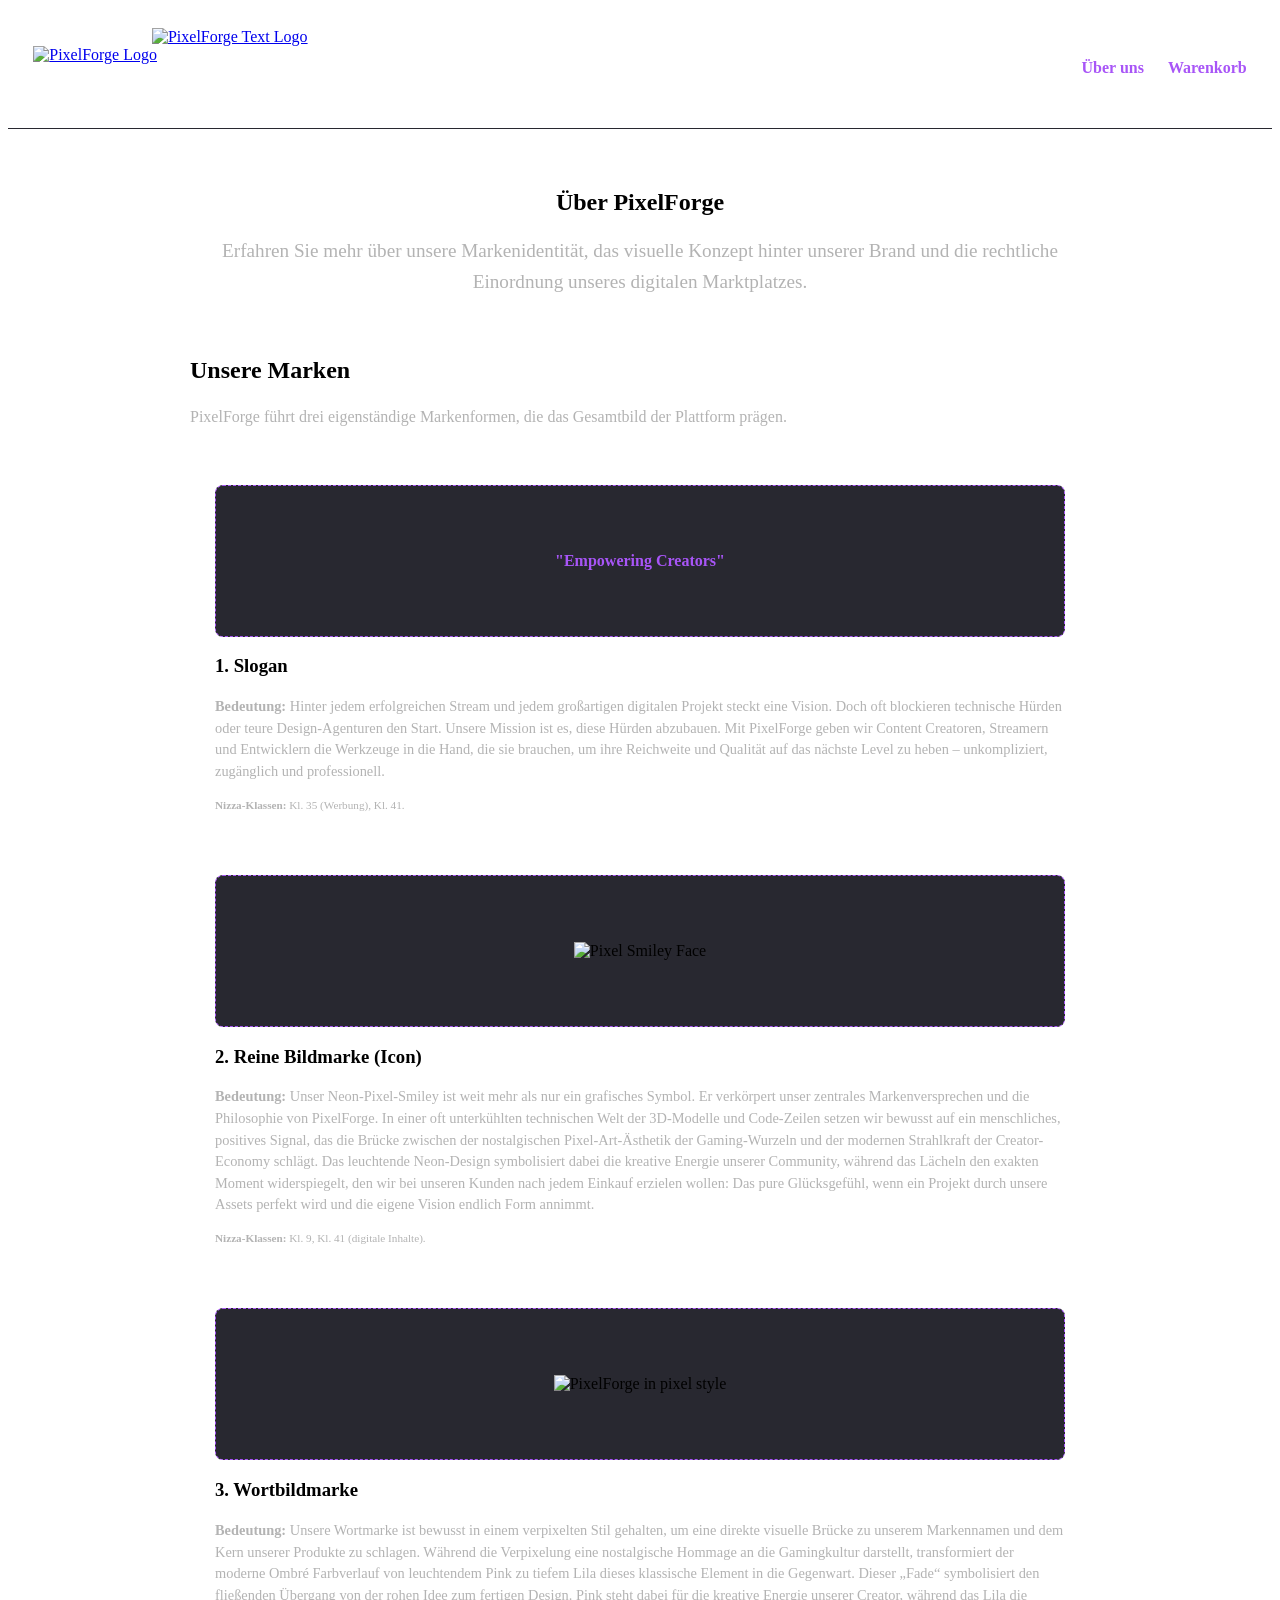
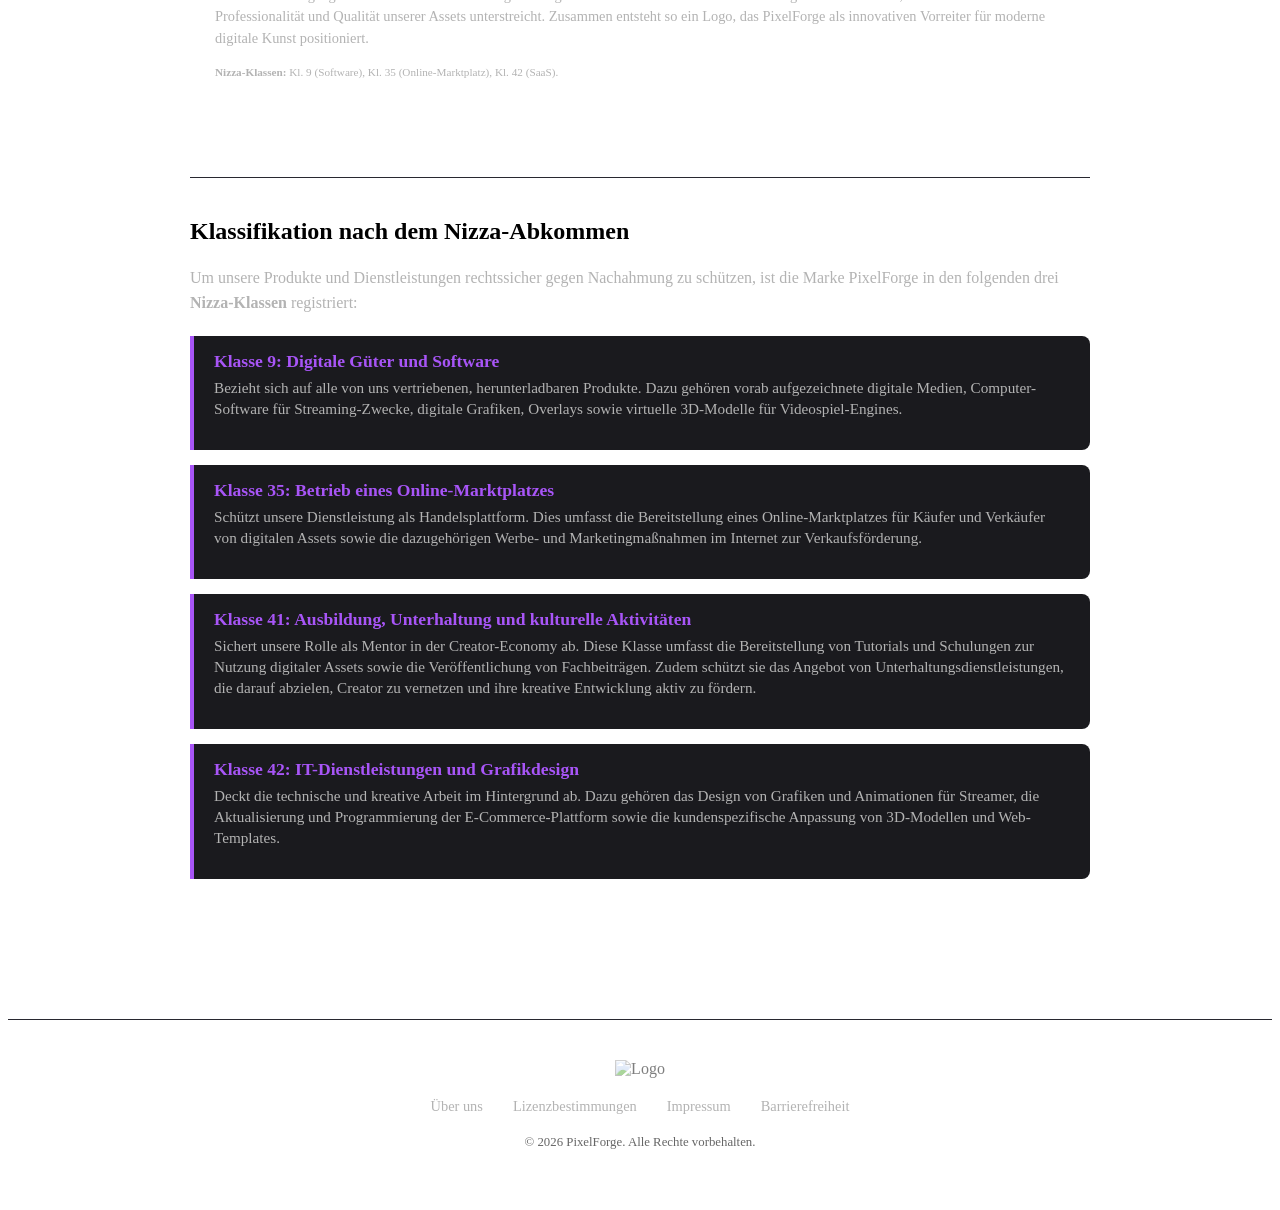
==== about.html @ c3046633 "commit" ====
<!DOCTYPE html>
<html lang="de">
<head>
    <meta charset="UTF-8">
    <meta name="viewport" content="width=device-width, initial-scale=1.0">
    <title>Über uns | PixelForge</title>
    <link rel="stylesheet" href="style.css">
</head>
<body>

<header style="display: flex; justify-content: space-between; align-items: center; padding: 20px 2%; border-bottom: 1px solid #282830;">
    <div class="logo" style="display: flex; align-items: center; gap: 0;">
        <a href="index.html" style="display: flex; align-items: center;">
            <img src="img/PixelForgeDarkerBG.png"
                 alt="PixelForge Logo"
                 style="height: 45px; width: auto; object-fit: contain; margin-right: -5px;">
        </a>

        <a href="index.html" style="display: flex; align-items: center;">
            <img src="img/PixelForgeTextLogoDarkerBG.png"
                 alt="PixelForge Text Logo"
                 style="height: 80px; width: auto; object-fit: contain;">
        </a>
    </div>

    <nav>
        <a href="index.html" style="color: white; text-decoration: none; margin-left: 20px; font-weight: bold;">Shop</a>
        <a href="about.html" style="color: #a855f7; text-decoration: none; margin-left: 20px; font-weight: bold;">Über uns</a>
        <a href="warenkorb.html" style="color: #a855f7; text-decoration: none; margin-left: 20px; font-weight: bold;">Warenkorb</a>
    </nav>
</header>


<main style="max-width: 900px; margin: 0 auto; padding: 40px 0;">

    <section style="text-align: center; margin-bottom: 60px;">
        <h1 class="gradient-text">Über PixelForge</h1>
        <p style="font-size: 1.2rem; color: #b3b3b3; line-height: 1.6;">
            Erfahren Sie mehr über unsere Markenidentität, das visuelle Konzept hinter unserer Brand und die rechtliche
            Einordnung unseres digitalen Marktplatzes.
        </p>
    </section>


    <section style="margin-bottom: 60px;">
        <h2>Unsere Marken</h2>
        <p style="color: #b3b3b3; margin-bottom: 30px; line-height: 1.6;">
           PixelForge führt drei eigenständige Markenformen, die das Gesamtbild der Plattform prägen.
            </p>

        <div class="grid" style="grid-template-columns: repeat(auto-fit, minmax(250px, 1fr)); gap: 20px;">


            <div class="product-card" style="text-align: left; padding: 25px;">
                <div style="background: #282830; height: 150px; border-radius: 8px; display: flex; justify-content: center; align-items: center; margin-bottom: 15px; border: 1px dashed #a855f7;">
                    <span style="color: #a855f7; font-weight: bold;">"Empowering Creators"</span>
                </div>
                <h3>1. Slogan</h3>
                <p style="color: #b3b3b3; font-size: 0.9rem; line-height: 1.5;">
                    <strong>Bedeutung:</strong>  Hinter jedem erfolgreichen Stream und jedem großartigen digitalen Projekt
                    steckt eine Vision. Doch oft blockieren technische Hürden oder teure Design-Agenturen den Start.
                    Unsere Mission ist es, diese Hürden abzubauen. Mit PixelForge geben wir Content Creatoren, Streamern und
                    Entwicklern die Werkzeuge in die Hand, die sie brauchen, um ihre Reichweite und Qualität auf das nächste
                    Level zu heben – unkompliziert, zugänglich und professionell.
                </p>
                <p style="color: #b3b3b3; font-size: 0.7rem; line-height: 1.5;">
                    <strong>Nizza-Klassen:</strong> Kl. 35 (Werbung), Kl. 41.
                </p>
            </div>


            <div class="product-card" style="text-align: left; padding: 25px;">
                <div style="background: #282830; height: 150px; border-radius: 8px; display: flex; justify-content: center; align-items: center; margin-bottom: 15px; border: 1px dashed #a855f7; overflow: hidden;">
                    <img src="img/PixelForge Bild Logo.png"
                         alt="Pixel Smiley Face"
                         style="max-width: 150%; max-height: 150%; object-fit: contain; display: block; padding: 10px;">
                </div>
                <h3>2. Reine Bildmarke (Icon)</h3>
                <p style="color: #b3b3b3; font-size: 0.9rem; line-height: 1.5;">
                    <strong>Bedeutung:</strong> Unser Neon-Pixel-Smiley ist weit mehr als nur ein grafisches Symbol.
                    Er verkörpert unser zentrales Markenversprechen und die Philosophie von PixelForge.
                    In einer oft unterkühlten technischen Welt der 3D-Modelle und Code-Zeilen setzen wir bewusst auf
                    ein menschliches, positives Signal, das die Brücke zwischen der nostalgischen Pixel-Art-Ästhetik
                    der Gaming-Wurzeln und der modernen Strahlkraft der Creator-Economy schlägt. Das leuchtende Neon-Design
                    symbolisiert dabei die kreative Energie unserer Community, während das Lächeln den exakten Moment
                    widerspiegelt, den wir bei unseren Kunden nach jedem Einkauf erzielen wollen: Das pure Glücksgefühl,
                    wenn ein Projekt durch unsere Assets perfekt wird und die eigene Vision endlich Form annimmt.
                </p>
                <p style="color: #b3b3b3; font-size: 0.7rem; line-height: 1.5;">
                    <strong>Nizza-Klassen:</strong> Kl. 9, Kl. 41 (digitale Inhalte).
                </p>
            </div>


            <div class="product-card" style="text-align: left; padding: 25px;">
                <div style="background: #282830; height: 150px; border-radius: 8px; display: flex; justify-content: center; align-items: center; margin-bottom: 15px; border: 1px dashed #a855f7;">
                    <img src="img/PixelForgeTextLogo.png"
                         alt="PixelForge in pixel style"
                         style="max-width: 150%; max-height: 150%; object-fit: contain; display: block; padding: 10px;">

                </div>
                <h3>3. Wortbildmarke</h3>
                <p style="color: #b3b3b3; font-size: 0.9rem; line-height: 1.5;">
                    <strong>Bedeutung:</strong> Unsere Wortmarke ist bewusst in einem verpixelten Stil gehalten, um eine
                    direkte visuelle Brücke zu unserem Markennamen und dem Kern unserer Produkte zu schlagen. Während die Verpixelung eine
                    nostalgische Hommage an die Gamingkultur darstellt, transformiert der moderne Ombré Farbverlauf von leuchtendem
                    Pink zu tiefem Lila dieses klassische Element in die Gegenwart. Dieser „Fade“ symbolisiert den fließenden Übergang von der rohen
                    Idee zum fertigen Design. Pink steht dabei für die kreative Energie unserer Creator,
                    während das Lila die Professionalität und Qualität unserer Assets unterstreicht. Zusammen entsteht so ein Logo,
                    das PixelForge als innovativen Vorreiter für moderne digitale
                    Kunst positioniert.
                </p>
                <p style="color: #b3b3b3; font-size: 0.7rem; line-height: 1.5;">
                    <strong>Nizza-Klassen:</strong> Kl. 9 (Software), Kl. 35 (Online-Marktplatz), Kl. 42 (SaaS).
                </p>
            </div>

        </div>
    </section>

    <hr style="border: 0; hieght: 1px; border-top: 1px solid #282830; margin: 40px 0;">

    <section>
        <h2>Klassifikation nach dem Nizza-Abkommen</h2>
        <p style="color: #b3b3b3; margin-bottom: 20px; line-height: 1.6;">
            Um unsere Produkte und Dienstleistungen rechtssicher gegen Nachahmung zu schützen, ist die Marke PixelForge
            in den folgenden drei <strong>Nizza-Klassen</strong> registriert:
        </p>

        <div style="display: flex; flex-direction: column; gap: 15px;">
            <div style="background-color: #1a1a1e; border-left: 4px solid #a855f7; padding: 15px 20px; border-radius: 0 8px 8px 0;">
                <strong style="color: #a855f7; font-size: 1.1rem;">Klasse 9: Digitale Güter und Software</strong>
                <p style="color: #b3b3b3; font-size: 0.95rem; margin-top: 5px; line-height: 1.4;">
                    Bezieht sich auf alle von uns vertriebenen, herunterladbaren Produkte. Dazu gehören vorab aufgezeichnete
                    digitale Medien, Computer-Software für Streaming-Zwecke, digitale Grafiken, Overlays sowie virtuelle 3D-Modelle
                    für Videospiel-Engines.
                </p>
            </div>

            <div style="background-color: #1a1a1e; border-left: 4px solid #a855f7; padding: 15px 20px; border-radius: 0 8px 8px 0;">
                <strong style="color: #a855f7; font-size: 1.1rem;">Klasse 35: Betrieb eines Online-Marktplatzes</strong>
                <p style="color: #b3b3b3; font-size: 0.95rem; margin-top: 5px; line-height: 1.4;">
                    Schützt unsere Dienstleistung als Handelsplattform. Dies umfasst die Bereitstellung eines Online-Marktplatzes
                    für Käufer und Verkäufer von digitalen Assets sowie die dazugehörigen Werbe- und Marketingmaßnahmen im Internet
                    zur Verkaufsförderung.
                </p>
            </div>

            <div style="background-color: #1a1a1e; border-left: 4px solid #a855f7; padding: 15px 20px; border-radius: 0 8px 8px 0;">
                <strong style="color: #a855f7; font-size: 1.1rem;">Klasse 41: Ausbildung, Unterhaltung und kulturelle Aktivitäten</strong>
                <p style="color: #b3b3b3; font-size: 0.95rem; margin-top: 5px; line-height: 1.4;">
                    Sichert unsere Rolle als Mentor in der Creator-Economy ab. Diese Klasse umfasst die Bereitstellung von
                    Tutorials und Schulungen zur Nutzung digitaler Assets sowie die Veröffentlichung von Fachbeiträgen.
                    Zudem schützt sie das Angebot von Unterhaltungsdienstleistungen, die darauf abzielen, Creator zu
                    vernetzen und ihre kreative Entwicklung aktiv zu fördern.
                </p>
            </div>

            <div style="background-color: #1a1a1e; border-left: 4px solid #a855f7; padding: 15px 20px; border-radius: 0 8px 8px 0;">
                <strong style="color: #a855f7; font-size: 1.1rem;">Klasse 42: IT-Dienstleistungen und Grafikdesign</strong>
                <p style="color: #b3b3b3; font-size: 0.95rem; margin-top: 5px; line-height: 1.4;">
                    Deckt die technische und kreative Arbeit im Hintergrund ab. Dazu gehören das Design von Grafiken und
                    Animationen für Streamer, die Aktualisierung und Programmierung der E-Commerce-Plattform sowie die
                    kundenspezifische Anpassung von 3D-Modellen und Web-Templates.
                </p>
            </div>
        </div>
    </section>

</main>


<footer style="margin-top: 100px; padding: 40px 0; border-top: 1px solid #282830; text-align: center;">
    <div style="margin-bottom: 20px;">
        <img src="img/PixelForgeDarkerBG.png" alt="Logo" style="height: 30px; opacity: 0.5;">
    </div>
    <div style="display: flex; justify-content: center; gap: 30px; margin-bottom: 20px;">
        <a href="about.html" style="color: #b3b3b3; text-decoration: none; font-size: 0.9rem;">Über uns</a>
        <a href="license.html" style="color: #b3b3b3; text-decoration: none; font-size: 0.9rem;">Lizenzbestimmungen</a>
        <a href="impressum.html" style="color: #b3b3b3; text-decoration: none; font-size: 0.9rem;">Impressum</a>
        <a href="barrierefreiheit.html" style="color: #b3b3b3; text-decoration: none; font-size: 0.9rem;">Barrierefreiheit</a>
    </div>
    <p style="color: #666; font-size: 0.8rem;">&copy; 2026 PixelForge. Alle Rechte vorbehalten.</p>
</footer>

</body>
</html>
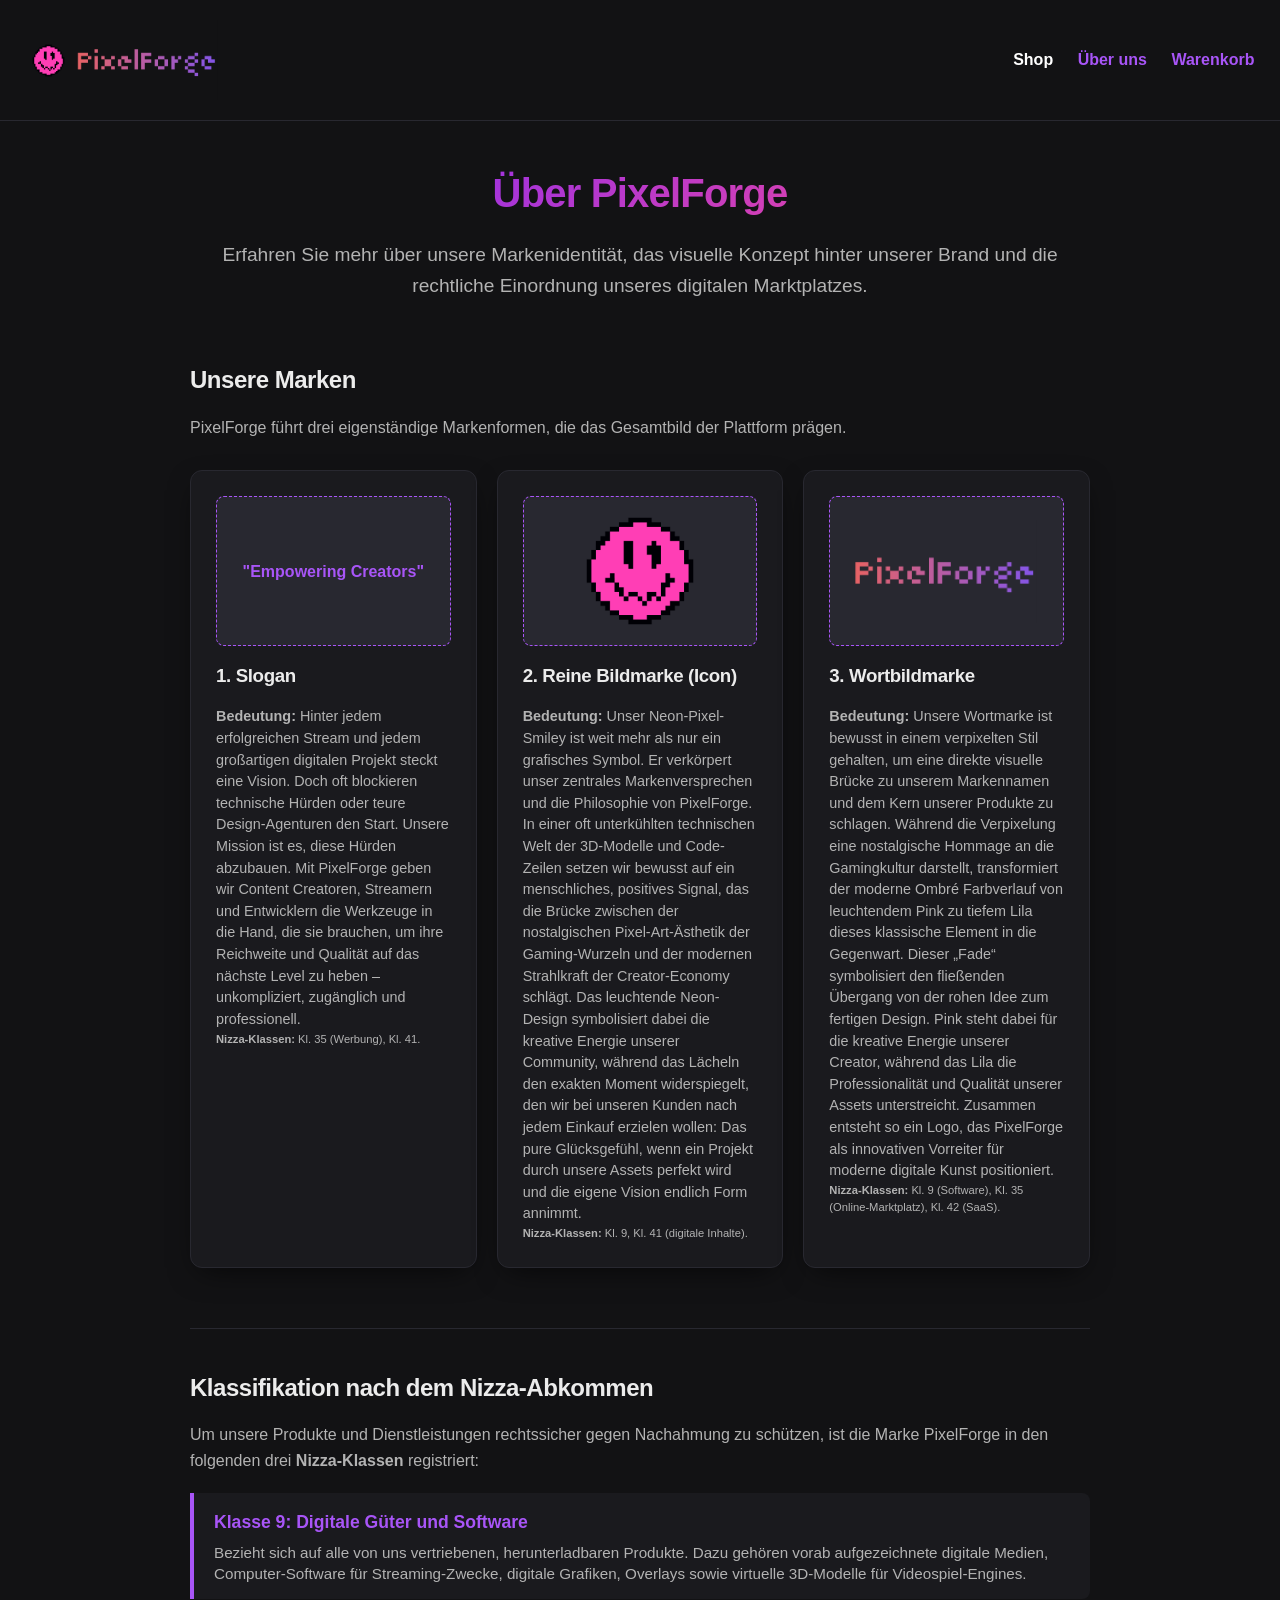
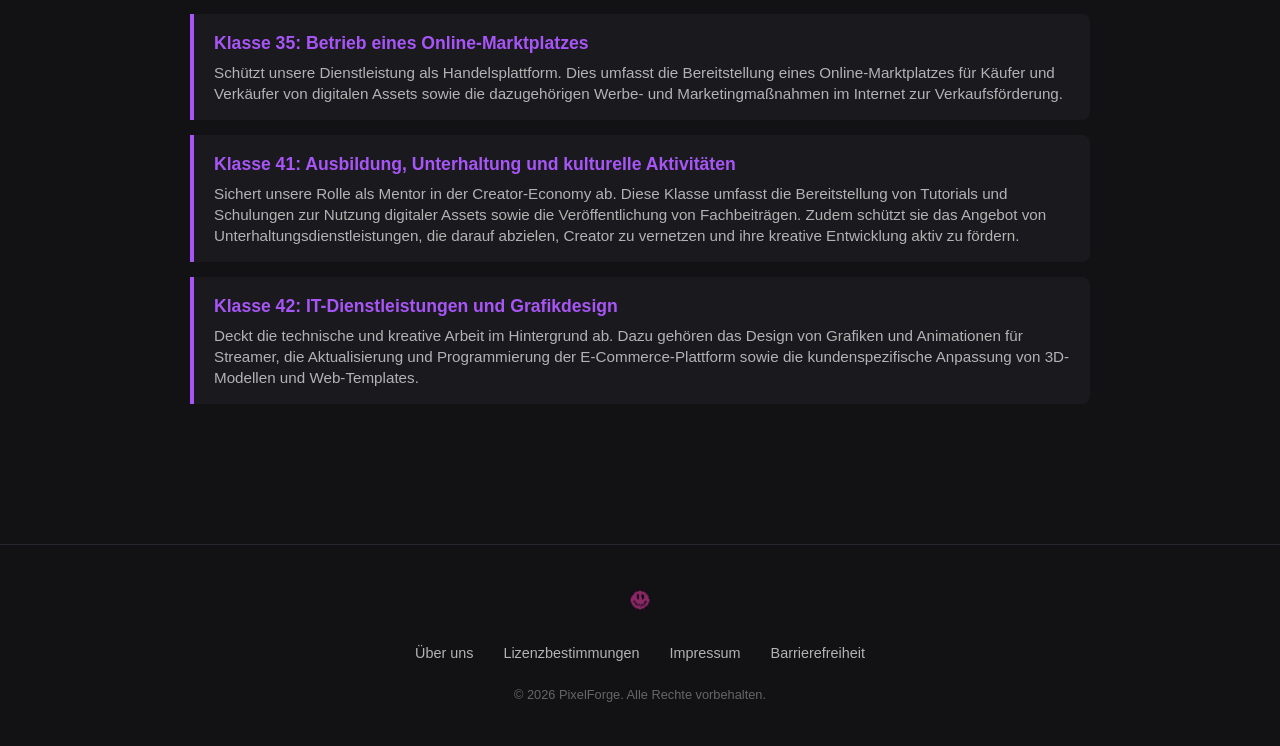
==== commit 3ccfa8bd: "initialer shop" ====
--- a/about.html
+++ b/about.html
@@ -4,20 +4,20 @@
     <meta charset="UTF-8">
     <meta name="viewport" content="width=device-width, initial-scale=1.0">
     <title>Über uns | PixelForge</title>
-    <link rel="stylesheet" href="style.css">
+    <link rel="stylesheet" href="src/style.css">
 </head>
 <body>
 
 <header style="display: flex; justify-content: space-between; align-items: center; padding: 20px 2%; border-bottom: 1px solid #282830;">
     <div class="logo" style="display: flex; align-items: center; gap: 0;">
         <a href="index.html" style="display: flex; align-items: center;">
-            <img src="img/PixelForgeDarkerBG.png"
+            <img src="src/img/PixelForgeDarkerBG.png"
                  alt="PixelForge Logo"
                  style="height: 45px; width: auto; object-fit: contain; margin-right: -5px;">
         </a>
 
         <a href="index.html" style="display: flex; align-items: center;">
-            <img src="img/PixelForgeTextLogoDarkerBG.png"
+            <img src="src/img/PixelForgeTextLogoDarkerBG.png"
                  alt="PixelForge Text Logo"
                  style="height: 80px; width: auto; object-fit: contain;">
         </a>
@@ -71,7 +71,7 @@
 
             <div class="product-card" style="text-align: left; padding: 25px;">
                 <div style="background: #282830; height: 150px; border-radius: 8px; display: flex; justify-content: center; align-items: center; margin-bottom: 15px; border: 1px dashed #a855f7; overflow: hidden;">
-                    <img src="img/PixelForge Bild Logo.png"
+                    <img src="src/img/PixelForge%20Bild%20Logo.png"
                          alt="Pixel Smiley Face"
                          style="max-width: 150%; max-height: 150%; object-fit: contain; display: block; padding: 10px;">
                 </div>
@@ -94,7 +94,7 @@
 
             <div class="product-card" style="text-align: left; padding: 25px;">
                 <div style="background: #282830; height: 150px; border-radius: 8px; display: flex; justify-content: center; align-items: center; margin-bottom: 15px; border: 1px dashed #a855f7;">
-                    <img src="img/PixelForgeTextLogo.png"
+                    <img src="src/img/PixelForgeTextLogo.png"
                          alt="PixelForge in pixel style"
                          style="max-width: 150%; max-height: 150%; object-fit: contain; display: block; padding: 10px;">
 
@@ -172,7 +172,7 @@
 
 <footer style="margin-top: 100px; padding: 40px 0; border-top: 1px solid #282830; text-align: center;">
     <div style="margin-bottom: 20px;">
-        <img src="img/PixelForgeDarkerBG.png" alt="Logo" style="height: 30px; opacity: 0.5;">
+        <img src="src/img/PixelForgeDarkerBG.png" alt="Logo" style="height: 30px; opacity: 0.5;">
     </div>
     <div style="display: flex; justify-content: center; gap: 30px; margin-bottom: 20px;">
         <a href="about.html" style="color: #b3b3b3; text-decoration: none; font-size: 0.9rem;">Über uns</a>
--- a/src/style.css
+++ b/src/style.css
@@ -0,0 +1,260 @@
+
+* {
+    box-sizing: border-box;
+    margin: 0;
+    padding: 0;
+}
+
+body {
+    font-family: 'Segoe UI', Inter, sans-serif;
+    background-color: #121214;
+    color: #ececec;
+    line-height: 1.6;
+    overflow-x: hidden;
+}
+
+main, .container {
+    padding: 40px 5%;
+}
+
+.main-header {
+    display: flex;
+    justify-content: space-between;
+    align-items: center;
+    padding: 10px 5%;
+    border-bottom: 1px solid #282830;
+    background-color: #0f0f12;
+}
+
+.logo-group {
+    display: flex;
+    align-items: center;
+    gap: 0;
+}
+
+.logo-img {
+    height: 45px;
+    width: auto;
+    margin-right: -10px;
+}
+
+.logo-text {
+    height: 70px;
+    width: auto;
+}
+
+nav a {
+    color: white;
+    text-decoration: none;
+    margin-left: 20px;
+    font-weight: bold;
+    transition: color 0.3s;
+}
+
+nav a:hover {
+    color: #a855f7;
+}
+
+h1, h2, h3 {
+    letter-spacing: -0.02em;
+    margin-bottom: 15px;
+}
+
+.gradient-text {
+    background: linear-gradient(135deg, #7828ff 0%, #ff4b91 100%);
+    -webkit-background-clip: text;
+    background-clip: text;
+    color: transparent;
+    font-size: 2.5rem;
+    font-weight: bold;
+}
+
+.highlight {
+    color: #a855f7;
+    font-weight: bold;
+}
+
+.grid {
+    display: grid;
+    grid-template-columns: repeat(auto-fit, minmax(280px, 1fr));
+    gap: 25px;
+    margin-top: 30px;
+}
+
+.product-card {
+    background-color: #1a1a1e;
+    border: 1px solid #282830;
+    border-radius: 12px;
+    padding: 20px;
+    text-align: center;
+    box-shadow: 0 10px 30px -10px rgba(0, 0, 0, 0.7);
+    transition: transform 0.3s ease;
+}
+
+.product-card:hover {
+    transform: translateY(-5px);
+}
+
+.product-card img {
+    width: 100%;
+    height: 200px;
+    object-fit: cover;
+    border-radius: 8px;
+}
+
+.price {
+    font-size: 1.3rem;
+    color: #a855f7;
+    font-weight: bold;
+    margin: 15px 0;
+}
+
+button, .checkout-btn {
+    background: linear-gradient(135deg, #8b5cf6 0%, #d946ef 100%);
+    color: white;
+    border: none;
+    padding: 12px 20px;
+    border-radius: 8px;
+    font-weight: bold;
+    cursor: pointer;
+    width: 100%;
+    transition: transform 0.2s ease, filter 0.2s;
+}
+
+button:hover {
+    transform: scale(1.02);
+    filter: brightness(1.1);
+}
+
+.legal-container {
+    max-width: 900px;
+    margin: 40px auto;
+}
+
+.legal-header {
+    text-align: center;
+    margin-bottom: 50px;
+}
+
+.legal-grid {
+    display: grid;
+    grid-template-columns: 1fr;
+    gap: 20px;
+}
+
+.legal-card {
+    background: #1a1a1f;
+    border: 1px solid #282830;
+    border-radius: 12px;
+    padding: 30px;
+    transition: border-color 0.3s ease;
+}
+
+.legal-card:hover {
+    border-color: #a855f7;
+}
+
+.legal-card h2 {
+    color: #a855f7;
+    margin-bottom: 15px;
+    font-size: 1.4rem;
+}
+
+ul {
+    list-style: none;
+}
+
+ul li {
+    position: relative;
+    padding-left: 30px;
+    margin-bottom: 10px;
+    color: #b3b3b3;
+}
+
+ul li::before {
+    content: "✓";
+    position: absolute;
+    left: 0;
+    color: #a855f7;
+    font-weight: bold;
+}
+
+
+.footer-note {
+    margin-top: 50px;
+    padding-top: 20px;
+    border-top: 1px solid #282830;
+    color: #666;
+    text-align: center;
+}
+
+.back-btn {
+    display: inline-block;
+    margin-top: 20px;
+    padding: 10px 25px;
+    border: 1px solid #a855f7;
+    border-radius: 8px;
+    color: #a855f7;
+    text-decoration: none;
+    font-weight: bold;
+    transition: all 0.3s ease;
+}
+
+.back-btn:hover {
+    background: #a855f7;
+    color: white;
+}
+
+
+.cookie-popup {
+    position: fixed;
+    bottom: 20px;
+    left: 20px;
+    right: 20px;
+    max-width: 500px;
+    background: rgba(26, 26, 31, 0.95);
+    backdrop-filter: blur(10px);
+    border: 1px solid #a855f7;
+    border-radius: 12px;
+    padding: 20px;
+    z-index: 1000;
+    box-shadow: 0 10px 40px rgba(0, 0, 0, 0.8);
+    display: block;
+    animation: slideUp 0.5s ease-out;
+}
+
+@keyframes slideUp {
+    from { transform: translateY(100px); opacity: 0; }
+    to { transform: translateY(0); opacity: 1; }
+}
+
+.cookie-content p {
+    font-size: 0.9rem;
+    color: #ececec;
+    margin-bottom: 15px;
+    line-height: 1.4;
+}
+
+.cookie-buttons {
+    display: flex;
+    gap: 10px;
+}
+
+.cookie-btn-accept {
+    background: linear-gradient(135deg, #8b5cf6 0%, #d946ef 100%) !important;
+    padding: 8px 15px !important;
+    font-size: 0.85rem !important;
+}
+
+.cookie-btn-settings {
+    background: transparent !important;
+    border: 1px solid #282830 !important;
+    color: #b3b3b3 !important;
+    padding: 8px 15px !important;
+    font-size: 0.85rem !important;
+}
+
+.cookie-btn-settings:hover {
+    border-color: #a855f7 !important;
+    color: white !important;
+}
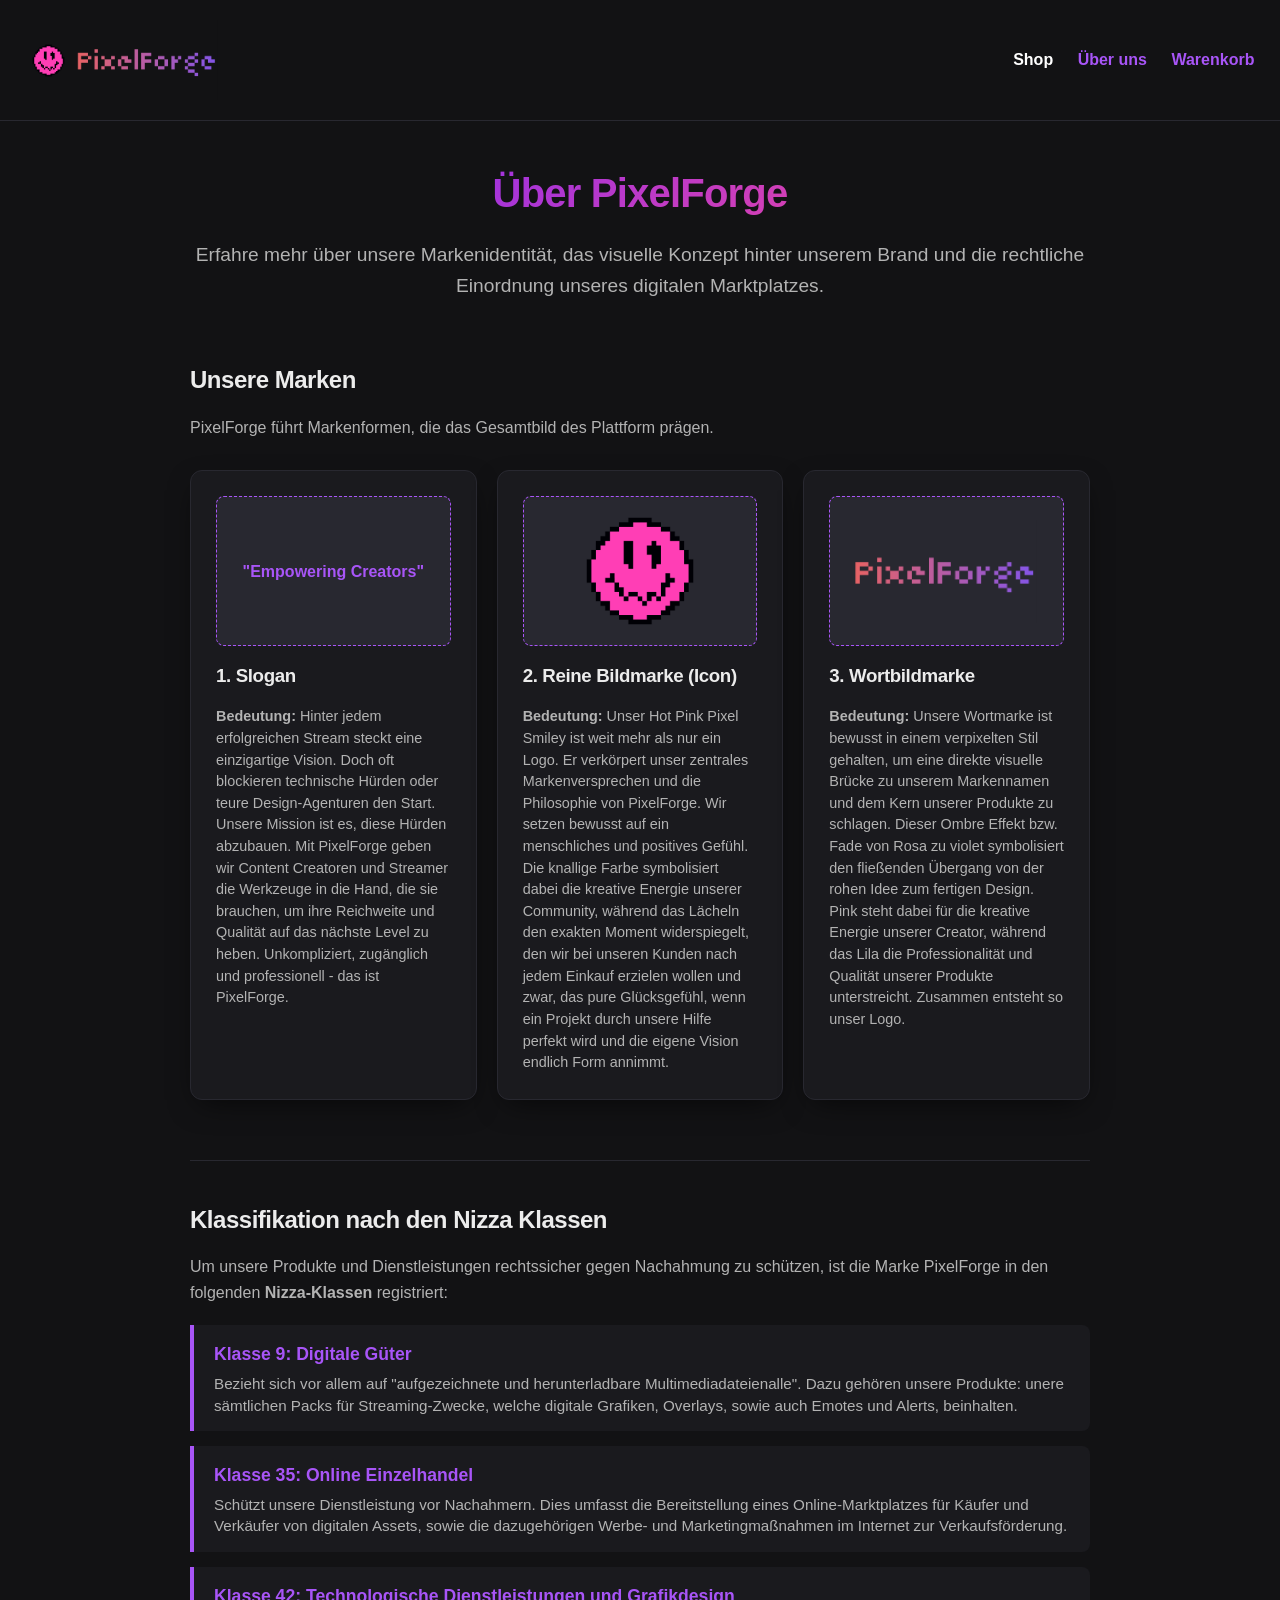
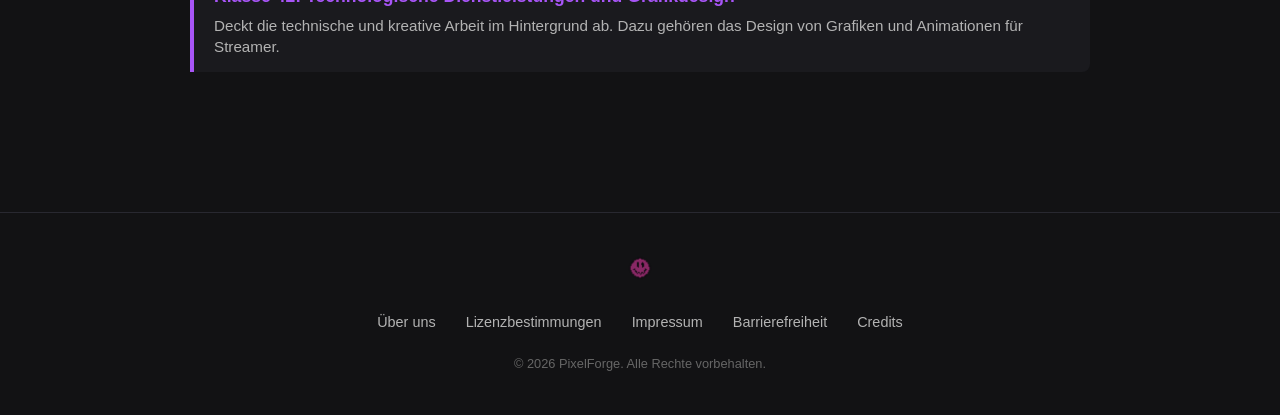
==== commit 599be241: "weiter" ====
--- a/about.html
+++ b/about.html
@@ -36,7 +36,7 @@
     <section style="text-align: center; margin-bottom: 60px;">
         <h1 class="gradient-text">Über PixelForge</h1>
         <p style="font-size: 1.2rem; color: #b3b3b3; line-height: 1.6;">
-            Erfahren Sie mehr über unsere Markenidentität, das visuelle Konzept hinter unserer Brand und die rechtliche
+            Erfahre mehr über unsere Markenidentität, das visuelle Konzept hinter unserem Brand und die rechtliche
             Einordnung unseres digitalen Marktplatzes.
         </p>
     </section>
@@ -45,8 +45,8 @@
     <section style="margin-bottom: 60px;">
         <h2>Unsere Marken</h2>
         <p style="color: #b3b3b3; margin-bottom: 30px; line-height: 1.6;">
-           PixelForge führt drei eigenständige Markenformen, die das Gesamtbild der Plattform prägen.
-            </p>
+           PixelForge führt Markenformen, die das Gesamtbild des Plattform prägen.
+        </p>
 
         <div class="grid" style="grid-template-columns: repeat(auto-fit, minmax(250px, 1fr)); gap: 20px;">
 
@@ -57,14 +57,11 @@
                 </div>
                 <h3>1. Slogan</h3>
                 <p style="color: #b3b3b3; font-size: 0.9rem; line-height: 1.5;">
-                    <strong>Bedeutung:</strong>  Hinter jedem erfolgreichen Stream und jedem großartigen digitalen Projekt
-                    steckt eine Vision. Doch oft blockieren technische Hürden oder teure Design-Agenturen den Start.
-                    Unsere Mission ist es, diese Hürden abzubauen. Mit PixelForge geben wir Content Creatoren, Streamern und
-                    Entwicklern die Werkzeuge in die Hand, die sie brauchen, um ihre Reichweite und Qualität auf das nächste
-                    Level zu heben – unkompliziert, zugänglich und professionell.
-                </p>
-                <p style="color: #b3b3b3; font-size: 0.7rem; line-height: 1.5;">
-                    <strong>Nizza-Klassen:</strong> Kl. 35 (Werbung), Kl. 41.
+                    <strong>Bedeutung:</strong>  Hinter jedem erfolgreichen Stream steckt eine einzigartige Vision.
+                    Doch oft blockieren technische Hürden oder teure Design-Agenturen den Start.
+                    Unsere Mission ist es, diese Hürden abzubauen. Mit PixelForge geben wir Content Creatoren und Streamer
+                    die Werkzeuge in die Hand, die sie brauchen, um ihre Reichweite und Qualität auf das nächste
+                    Level zu heben. Unkompliziert, zugänglich und professionell - das ist PixelForge.
                 </p>
             </div>
 
@@ -77,17 +74,12 @@
                 </div>
                 <h3>2. Reine Bildmarke (Icon)</h3>
                 <p style="color: #b3b3b3; font-size: 0.9rem; line-height: 1.5;">
-                    <strong>Bedeutung:</strong> Unser Neon-Pixel-Smiley ist weit mehr als nur ein grafisches Symbol.
+                    <strong>Bedeutung:</strong> Unser Hot Pink Pixel Smiley ist weit mehr als nur ein Logo.
                     Er verkörpert unser zentrales Markenversprechen und die Philosophie von PixelForge.
-                    In einer oft unterkühlten technischen Welt der 3D-Modelle und Code-Zeilen setzen wir bewusst auf
-                    ein menschliches, positives Signal, das die Brücke zwischen der nostalgischen Pixel-Art-Ästhetik
-                    der Gaming-Wurzeln und der modernen Strahlkraft der Creator-Economy schlägt. Das leuchtende Neon-Design
+                    Wir setzen bewusst auf ein menschliches und positives Gefühl. Die knallige Farbe
                     symbolisiert dabei die kreative Energie unserer Community, während das Lächeln den exakten Moment
-                    widerspiegelt, den wir bei unseren Kunden nach jedem Einkauf erzielen wollen: Das pure Glücksgefühl,
-                    wenn ein Projekt durch unsere Assets perfekt wird und die eigene Vision endlich Form annimmt.
-                </p>
-                <p style="color: #b3b3b3; font-size: 0.7rem; line-height: 1.5;">
-                    <strong>Nizza-Klassen:</strong> Kl. 9, Kl. 41 (digitale Inhalte).
+                    widerspiegelt, den wir bei unseren Kunden nach jedem Einkauf erzielen wollen und zwar, das pure Glücksgefühl,
+                    wenn ein Projekt durch unsere Hilfe perfekt wird und die eigene Vision endlich Form annimmt.
                 </p>
             </div>
 
@@ -102,66 +94,49 @@
                 <h3>3. Wortbildmarke</h3>
                 <p style="color: #b3b3b3; font-size: 0.9rem; line-height: 1.5;">
                     <strong>Bedeutung:</strong> Unsere Wortmarke ist bewusst in einem verpixelten Stil gehalten, um eine
-                    direkte visuelle Brücke zu unserem Markennamen und dem Kern unserer Produkte zu schlagen. Während die Verpixelung eine
-                    nostalgische Hommage an die Gamingkultur darstellt, transformiert der moderne Ombré Farbverlauf von leuchtendem
-                    Pink zu tiefem Lila dieses klassische Element in die Gegenwart. Dieser „Fade“ symbolisiert den fließenden Übergang von der rohen
+                    direkte visuelle Brücke zu unserem Markennamen und dem Kern unserer Produkte zu schlagen.
+                    Dieser Ombre Effekt bzw. Fade von Rosa zu violet symbolisiert den fließenden Übergang von der rohen
                     Idee zum fertigen Design. Pink steht dabei für die kreative Energie unserer Creator,
-                    während das Lila die Professionalität und Qualität unserer Assets unterstreicht. Zusammen entsteht so ein Logo,
-                    das PixelForge als innovativen Vorreiter für moderne digitale
-                    Kunst positioniert.
-                </p>
-                <p style="color: #b3b3b3; font-size: 0.7rem; line-height: 1.5;">
-                    <strong>Nizza-Klassen:</strong> Kl. 9 (Software), Kl. 35 (Online-Marktplatz), Kl. 42 (SaaS).
+                    während das Lila die Professionalität und Qualität unserer Produkte unterstreicht. Zusammen entsteht so unser Logo.
                 </p>
             </div>
 
         </div>
     </section>
 
-    <hr style="border: 0; hieght: 1px; border-top: 1px solid #282830; margin: 40px 0;">
+    <hr style="border: 0; height: 1px; border-top: 1px solid #282830; margin: 40px 0;">
 
     <section>
-        <h2>Klassifikation nach dem Nizza-Abkommen</h2>
+        <h2>Klassifikation nach den Nizza Klassen</h2>
         <p style="color: #b3b3b3; margin-bottom: 20px; line-height: 1.6;">
             Um unsere Produkte und Dienstleistungen rechtssicher gegen Nachahmung zu schützen, ist die Marke PixelForge
-            in den folgenden drei <strong>Nizza-Klassen</strong> registriert:
+            in den folgenden <strong>Nizza-Klassen</strong> registriert:
         </p>
 
         <div style="display: flex; flex-direction: column; gap: 15px;">
             <div style="background-color: #1a1a1e; border-left: 4px solid #a855f7; padding: 15px 20px; border-radius: 0 8px 8px 0;">
-                <strong style="color: #a855f7; font-size: 1.1rem;">Klasse 9: Digitale Güter und Software</strong>
+                <strong style="color: #a855f7; font-size: 1.1rem;">Klasse 9: Digitale Güter</strong>
                 <p style="color: #b3b3b3; font-size: 0.95rem; margin-top: 5px; line-height: 1.4;">
-                    Bezieht sich auf alle von uns vertriebenen, herunterladbaren Produkte. Dazu gehören vorab aufgezeichnete
-                    digitale Medien, Computer-Software für Streaming-Zwecke, digitale Grafiken, Overlays sowie virtuelle 3D-Modelle
-                    für Videospiel-Engines.
+                    Bezieht sich vor allem auf "aufgezeichnete und herunterladbare Multimediadateienalle".
+                    Dazu gehören unsere Produkte: unere sämtlichen Packs für Streaming-Zwecke, welche
+                    digitale Grafiken, Overlays, sowie auch Emotes und Alerts, beinhalten.
                 </p>
             </div>
 
             <div style="background-color: #1a1a1e; border-left: 4px solid #a855f7; padding: 15px 20px; border-radius: 0 8px 8px 0;">
-                <strong style="color: #a855f7; font-size: 1.1rem;">Klasse 35: Betrieb eines Online-Marktplatzes</strong>
+                <strong style="color: #a855f7; font-size: 1.1rem;">Klasse 35: Online Einzelhandel</strong>
                 <p style="color: #b3b3b3; font-size: 0.95rem; margin-top: 5px; line-height: 1.4;">
-                    Schützt unsere Dienstleistung als Handelsplattform. Dies umfasst die Bereitstellung eines Online-Marktplatzes
-                    für Käufer und Verkäufer von digitalen Assets sowie die dazugehörigen Werbe- und Marketingmaßnahmen im Internet
+                    Schützt unsere Dienstleistung vor Nachahmern. Dies umfasst die Bereitstellung eines Online-Marktplatzes
+                    für Käufer und Verkäufer von digitalen Assets, sowie die dazugehörigen Werbe- und Marketingmaßnahmen im Internet
                     zur Verkaufsförderung.
                 </p>
             </div>
 
             <div style="background-color: #1a1a1e; border-left: 4px solid #a855f7; padding: 15px 20px; border-radius: 0 8px 8px 0;">
-                <strong style="color: #a855f7; font-size: 1.1rem;">Klasse 41: Ausbildung, Unterhaltung und kulturelle Aktivitäten</strong>
-                <p style="color: #b3b3b3; font-size: 0.95rem; margin-top: 5px; line-height: 1.4;">
-                    Sichert unsere Rolle als Mentor in der Creator-Economy ab. Diese Klasse umfasst die Bereitstellung von
-                    Tutorials und Schulungen zur Nutzung digitaler Assets sowie die Veröffentlichung von Fachbeiträgen.
-                    Zudem schützt sie das Angebot von Unterhaltungsdienstleistungen, die darauf abzielen, Creator zu
-                    vernetzen und ihre kreative Entwicklung aktiv zu fördern.
-                </p>
-            </div>
-
-            <div style="background-color: #1a1a1e; border-left: 4px solid #a855f7; padding: 15px 20px; border-radius: 0 8px 8px 0;">
-                <strong style="color: #a855f7; font-size: 1.1rem;">Klasse 42: IT-Dienstleistungen und Grafikdesign</strong>
+                <strong style="color: #a855f7; font-size: 1.1rem;">Klasse 42: Technologische Dienstleistungen und Grafikdesign</strong>
                 <p style="color: #b3b3b3; font-size: 0.95rem; margin-top: 5px; line-height: 1.4;">
                     Deckt die technische und kreative Arbeit im Hintergrund ab. Dazu gehören das Design von Grafiken und
-                    Animationen für Streamer, die Aktualisierung und Programmierung der E-Commerce-Plattform sowie die
-                    kundenspezifische Anpassung von 3D-Modellen und Web-Templates.
+                    Animationen für Streamer.
                 </p>
             </div>
         </div>
@@ -179,6 +154,7 @@
         <a href="license.html" style="color: #b3b3b3; text-decoration: none; font-size: 0.9rem;">Lizenzbestimmungen</a>
         <a href="impressum.html" style="color: #b3b3b3; text-decoration: none; font-size: 0.9rem;">Impressum</a>
         <a href="barrierefreiheit.html" style="color: #b3b3b3; text-decoration: none; font-size: 0.9rem;">Barrierefreiheit</a>
+        <a href="credits.html" style="color: #b3b3b3; text-decoration: none; font-size: 0.9rem;">Credits</a>
     </div>
     <p style="color: #666; font-size: 0.8rem;">&copy; 2026 PixelForge. Alle Rechte vorbehalten.</p>
 </footer>
--- a/src/style.css
+++ b/src/style.css
@@ -257,4 +257,68 @@
 .cookie-btn-settings:hover {
     border-color: #a855f7 !important;
     color: white !important;
+}
+.media-container {
+    position: relative;
+    width: 100%;
+    height: 200px;
+    overflow: hidden;
+    border-radius: 8px;
+}
+
+.thumb, .preview-video {
+    width: 100%;
+    height: 100%;
+    object-fit: cover;
+    transition: opacity 0.3s ease;
+}
+
+.preview-video {
+    position: absolute;
+    top: 0;
+    left: 0;
+    opacity: 0;
+}
+
+
+.product-card:hover .preview-video {
+    opacity: 1;
+}
+
+.product-card:hover .thumb {
+    opacity: 0;
+}
+
+.cart-item img {
+    width: 80px;
+    height: 80px;
+    object-fit: cover;
+    border-radius: 8px;
+    border: 1px solid #a855f7;
+}
+
+.cart-item {
+    display: flex;
+    align-items: center;
+    gap: 20px;
+    padding: 15px;
+    border-bottom: 1px solid #282830;
+}
+
+
+a:link {
+    color: #a855f7;
+}
+
+a:visited {
+    color: #7e22ce;
+}
+
+a:hover {
+    color: #d946ef;
+    text-decoration: underline;
+}
+
+a:active {
+    color: white;
 }
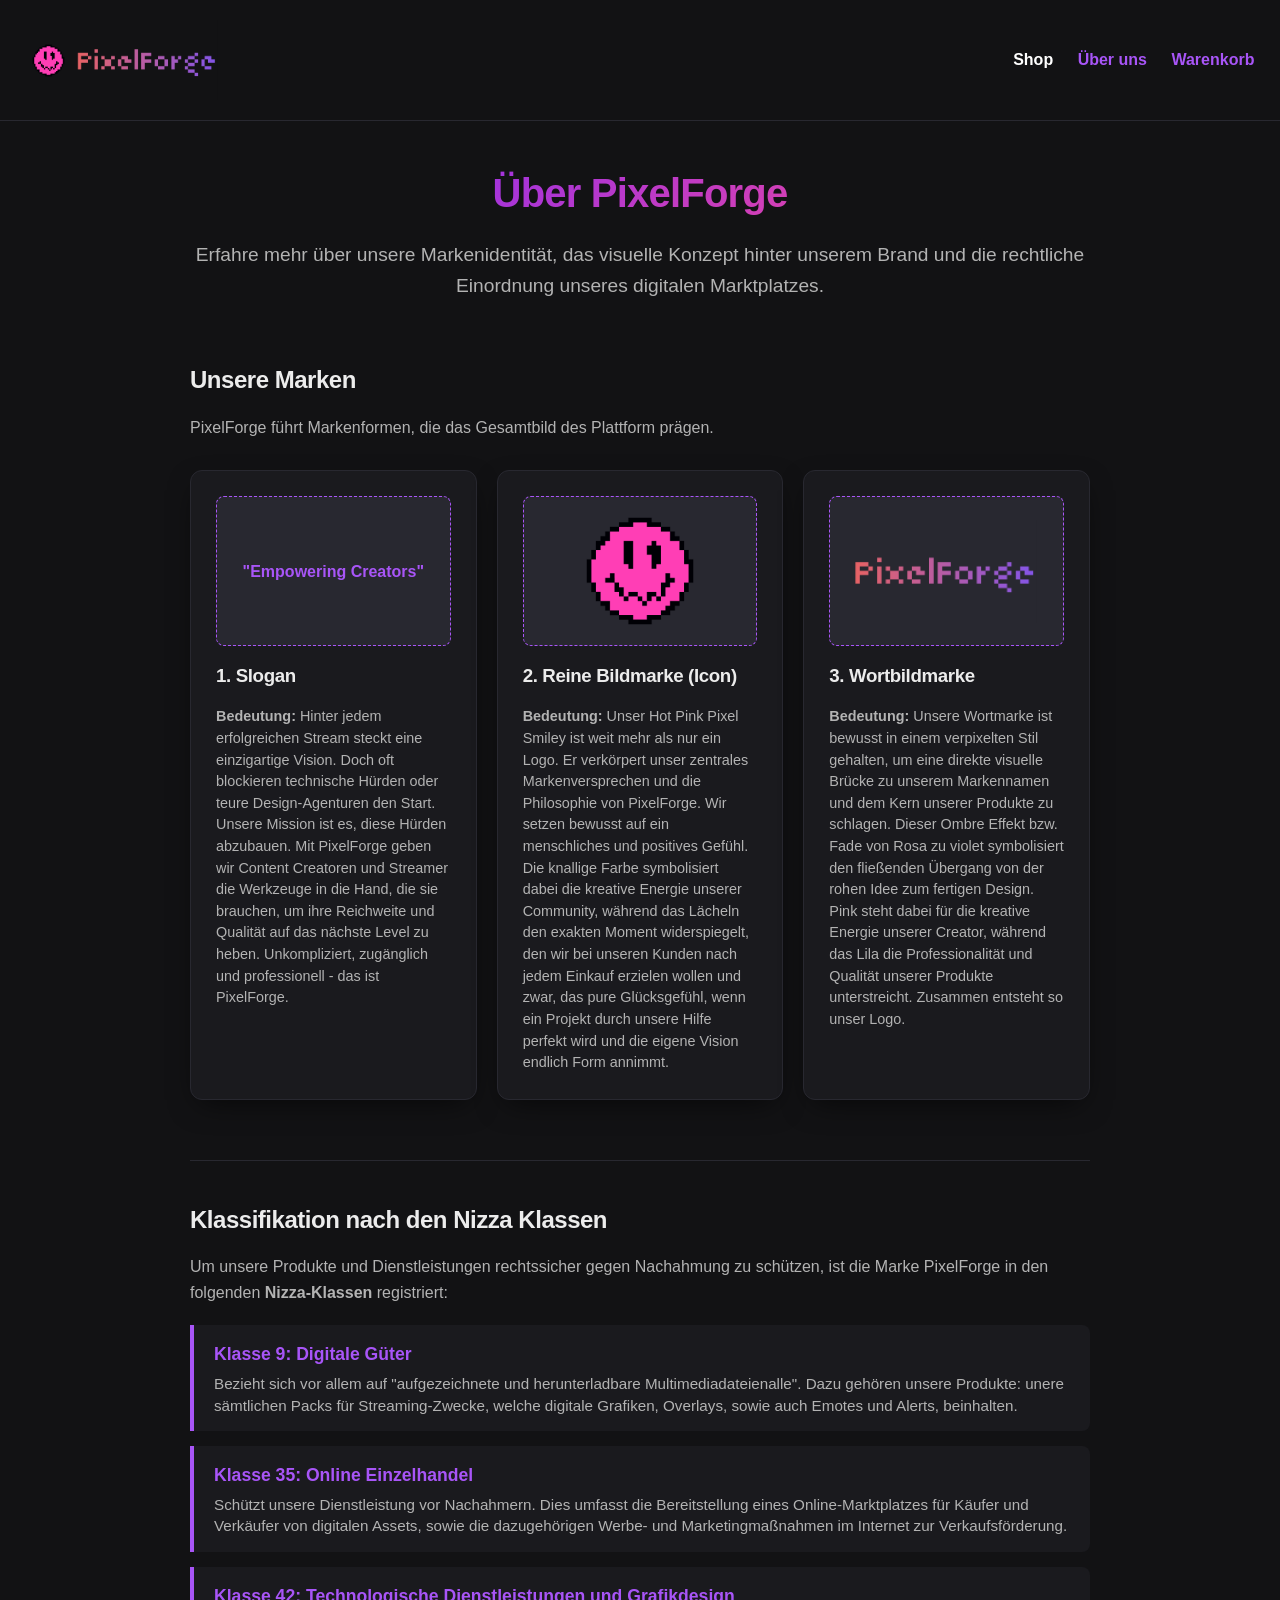
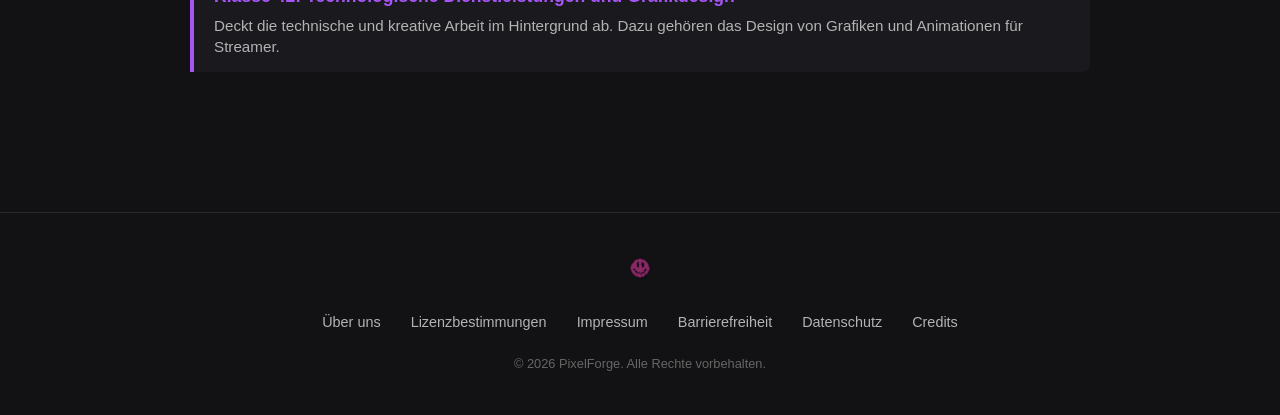
==== commit 4a669c4d: "bald" ====
--- a/about.html
+++ b/about.html
@@ -154,6 +154,7 @@
         <a href="license.html" style="color: #b3b3b3; text-decoration: none; font-size: 0.9rem;">Lizenzbestimmungen</a>
         <a href="impressum.html" style="color: #b3b3b3; text-decoration: none; font-size: 0.9rem;">Impressum</a>
         <a href="barrierefreiheit.html" style="color: #b3b3b3; text-decoration: none; font-size: 0.9rem;">Barrierefreiheit</a>
+        <a href="datenschutz.html" style="color: #b3b3b3; text-decoration: none; font-size: 0.9rem;">Datenschutz</a>
         <a href="credits.html" style="color: #b3b3b3; text-decoration: none; font-size: 0.9rem;">Credits</a>
     </div>
     <p style="color: #666; font-size: 0.8rem;">&copy; 2026 PixelForge. Alle Rechte vorbehalten.</p>
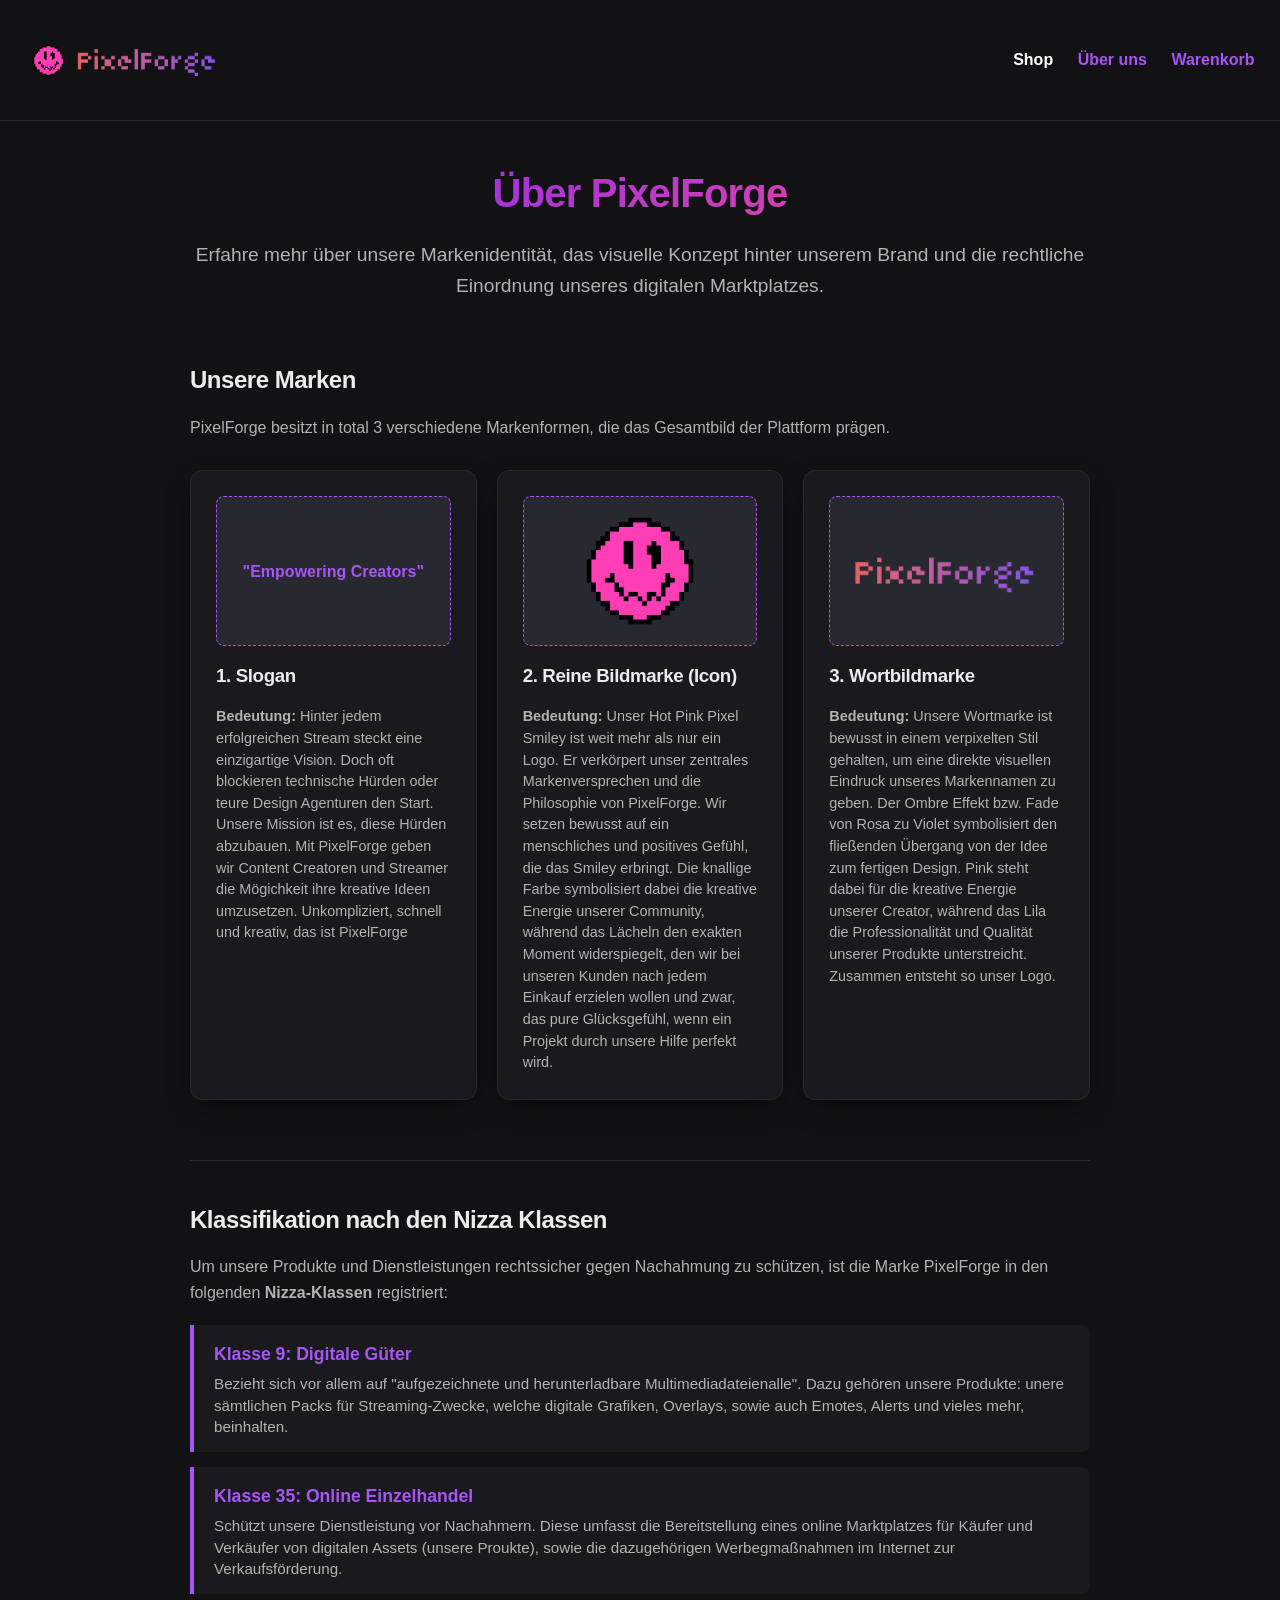
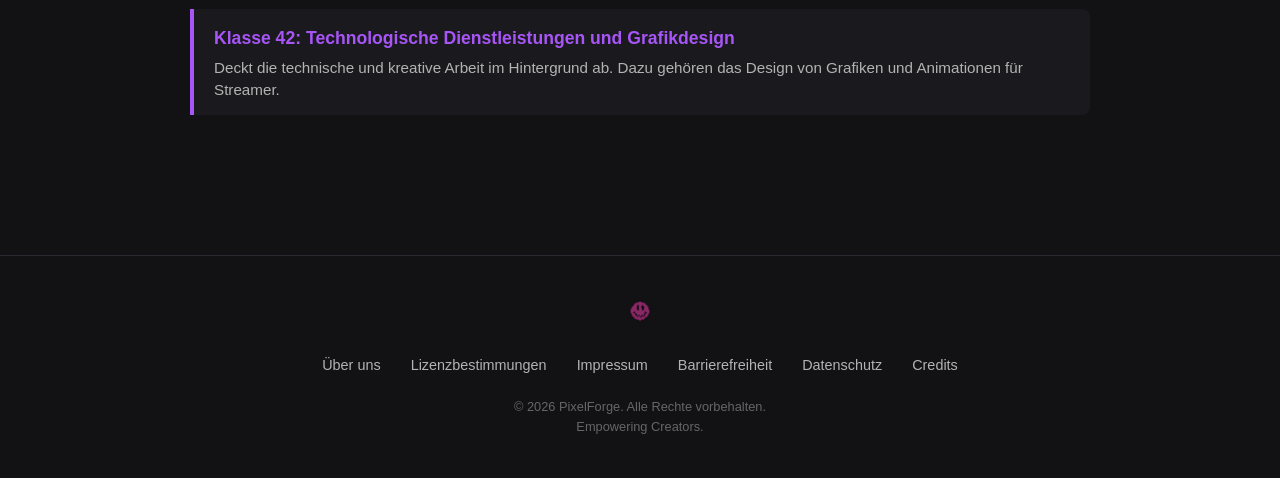
==== commit cd844ca1: "final Product" ====
--- a/about.html
+++ b/about.html
@@ -45,7 +45,7 @@
     <section style="margin-bottom: 60px;">
         <h2>Unsere Marken</h2>
         <p style="color: #b3b3b3; margin-bottom: 30px; line-height: 1.6;">
-           PixelForge führt Markenformen, die das Gesamtbild des Plattform prägen.
+           PixelForge besitzt in total 3 verschiedene Markenformen, die das Gesamtbild der Plattform prägen.
         </p>
 
         <div class="grid" style="grid-template-columns: repeat(auto-fit, minmax(250px, 1fr)); gap: 20px;">
@@ -58,10 +58,9 @@
                 <h3>1. Slogan</h3>
                 <p style="color: #b3b3b3; font-size: 0.9rem; line-height: 1.5;">
                     <strong>Bedeutung:</strong>  Hinter jedem erfolgreichen Stream steckt eine einzigartige Vision.
-                    Doch oft blockieren technische Hürden oder teure Design-Agenturen den Start.
+                    Doch oft blockieren technische Hürden oder teure Design Agenturen den Start.
                     Unsere Mission ist es, diese Hürden abzubauen. Mit PixelForge geben wir Content Creatoren und Streamer
-                    die Werkzeuge in die Hand, die sie brauchen, um ihre Reichweite und Qualität auf das nächste
-                    Level zu heben. Unkompliziert, zugänglich und professionell - das ist PixelForge.
+                    die Mögichkeit ihre kreative Ideen umzusetzen. Unkompliziert, schnell und kreativ, das ist PixelForge
                 </p>
             </div>
 
@@ -76,10 +75,10 @@
                 <p style="color: #b3b3b3; font-size: 0.9rem; line-height: 1.5;">
                     <strong>Bedeutung:</strong> Unser Hot Pink Pixel Smiley ist weit mehr als nur ein Logo.
                     Er verkörpert unser zentrales Markenversprechen und die Philosophie von PixelForge.
-                    Wir setzen bewusst auf ein menschliches und positives Gefühl. Die knallige Farbe
+                    Wir setzen bewusst auf ein menschliches und positives Gefühl, die das Smiley erbringt. Die knallige Farbe
                     symbolisiert dabei die kreative Energie unserer Community, während das Lächeln den exakten Moment
                     widerspiegelt, den wir bei unseren Kunden nach jedem Einkauf erzielen wollen und zwar, das pure Glücksgefühl,
-                    wenn ein Projekt durch unsere Hilfe perfekt wird und die eigene Vision endlich Form annimmt.
+                    wenn ein Projekt durch unsere Hilfe perfekt wird.
                 </p>
             </div>
 
@@ -94,8 +93,8 @@
                 <h3>3. Wortbildmarke</h3>
                 <p style="color: #b3b3b3; font-size: 0.9rem; line-height: 1.5;">
                     <strong>Bedeutung:</strong> Unsere Wortmarke ist bewusst in einem verpixelten Stil gehalten, um eine
-                    direkte visuelle Brücke zu unserem Markennamen und dem Kern unserer Produkte zu schlagen.
-                    Dieser Ombre Effekt bzw. Fade von Rosa zu violet symbolisiert den fließenden Übergang von der rohen
+                    direkte visuellen Eindruck unseres Markennamen zu geben.
+                    Der Ombre Effekt bzw. Fade von Rosa zu Violet symbolisiert den fließenden Übergang von der
                     Idee zum fertigen Design. Pink steht dabei für die kreative Energie unserer Creator,
                     während das Lila die Professionalität und Qualität unserer Produkte unterstreicht. Zusammen entsteht so unser Logo.
                 </p>
@@ -119,16 +118,16 @@
                 <p style="color: #b3b3b3; font-size: 0.95rem; margin-top: 5px; line-height: 1.4;">
                     Bezieht sich vor allem auf "aufgezeichnete und herunterladbare Multimediadateienalle".
                     Dazu gehören unsere Produkte: unere sämtlichen Packs für Streaming-Zwecke, welche
-                    digitale Grafiken, Overlays, sowie auch Emotes und Alerts, beinhalten.
+                    digitale Grafiken, Overlays, sowie auch Emotes, Alerts und vieles mehr, beinhalten.
                 </p>
             </div>
 
             <div style="background-color: #1a1a1e; border-left: 4px solid #a855f7; padding: 15px 20px; border-radius: 0 8px 8px 0;">
                 <strong style="color: #a855f7; font-size: 1.1rem;">Klasse 35: Online Einzelhandel</strong>
                 <p style="color: #b3b3b3; font-size: 0.95rem; margin-top: 5px; line-height: 1.4;">
-                    Schützt unsere Dienstleistung vor Nachahmern. Dies umfasst die Bereitstellung eines Online-Marktplatzes
-                    für Käufer und Verkäufer von digitalen Assets, sowie die dazugehörigen Werbe- und Marketingmaßnahmen im Internet
-                    zur Verkaufsförderung.
+                    Schützt unsere Dienstleistung vor Nachahmern. Diese umfasst die Bereitstellung eines online Marktplatzes
+                    für Käufer und Verkäufer von digitalen Assets (unsere Proukte), sowie die dazugehörigen Werbegmaßnahmen
+                    im Internet zur Verkaufsförderung.
                 </p>
             </div>
 
@@ -158,6 +157,7 @@
         <a href="credits.html" style="color: #b3b3b3; text-decoration: none; font-size: 0.9rem;">Credits</a>
     </div>
     <p style="color: #666; font-size: 0.8rem;">&copy; 2026 PixelForge. Alle Rechte vorbehalten.</p>
+    <p style="color: #666; font-size: 0.8rem;"> Empowering Creators.</p>
 </footer>
 
 </body>
